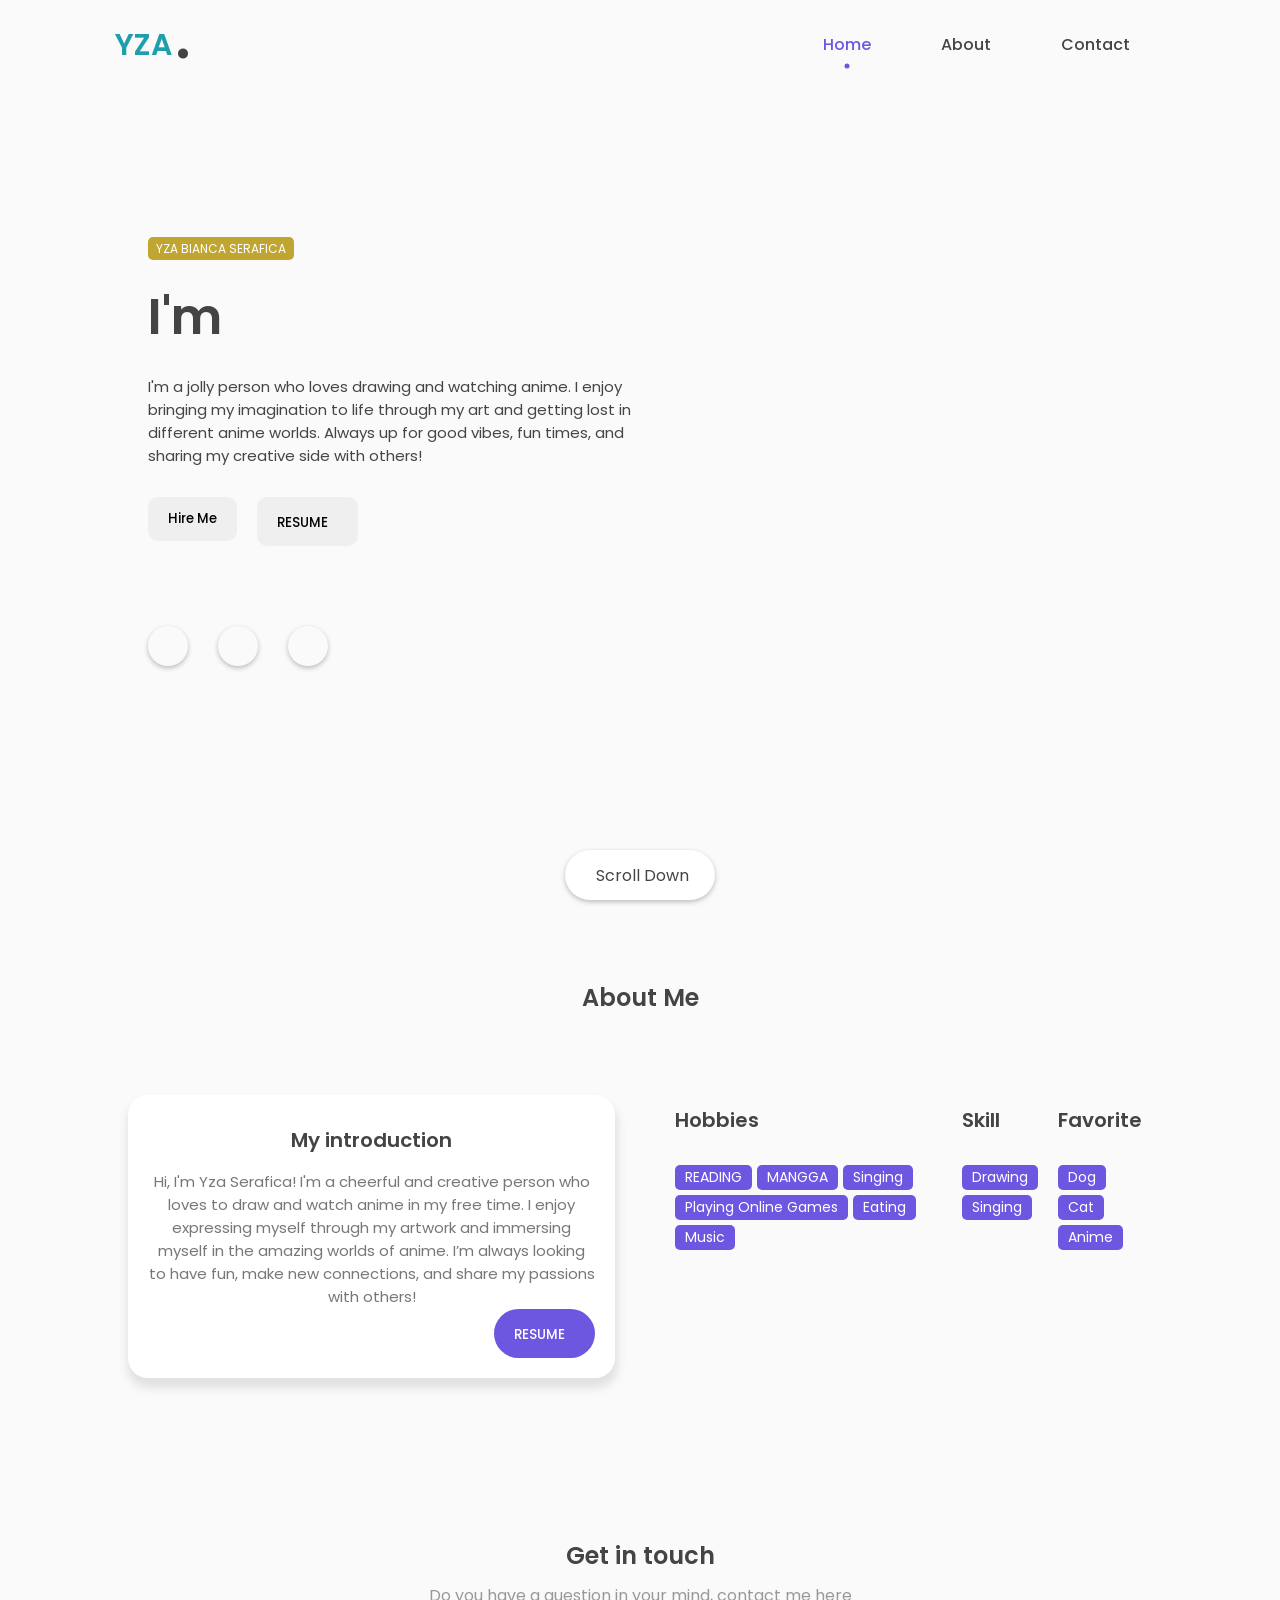
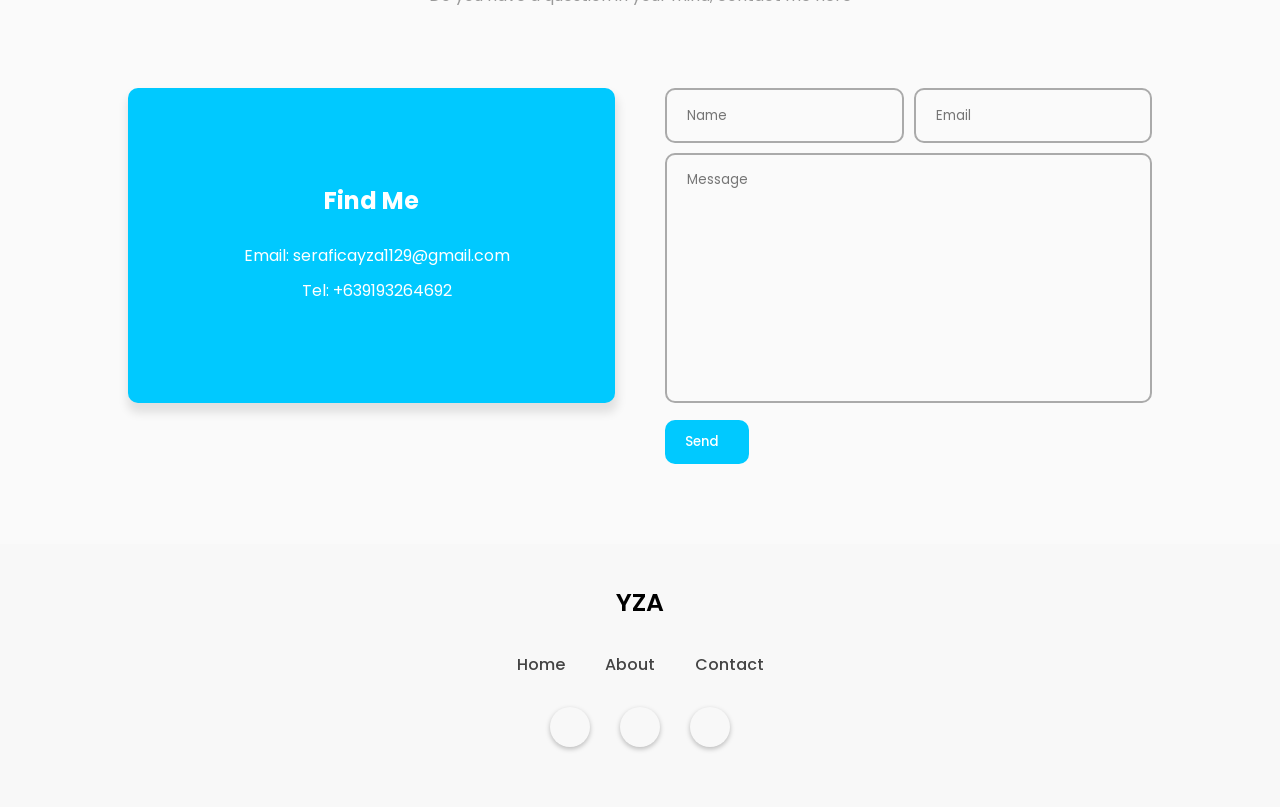
==== index.html @ e4e18649 "Add files via upload" ====
<!DOCTYPE html>
<html lang="en">
<head>
    <meta charset="UTF-8">
    <meta name="viewport" content="width=device-width, initial-scale=1.0">

    <!-- --------- UNICONS ---------- -->
    <link rel="stylesheet" href="https://unicons.iconscout.com/release/v4.0.8/css/line.css">

    <!-- --------- CSS ---------- -->
    <link rel="stylesheet" href="style.css">

    <!-- --------- FAVICON ---------- -->
    <link rel="shortcut icon" href="assets/images/favicon.png" type="image/x-icon">

    <title>Portfolio</title>
</head>
<body>
   <div class="container">
    <!-- --------------- HEADER --------------- -->
      <nav id="header">
        <div class="nav-logo">
            <p class="nav-name">YZA</p>
            <span>.</span>
        </div>
        <div class="nav-menu" id="myNavMenu">
            <ul class="nav_menu_list">
                <li class="nav_list">
                    <a href="#home" class="nav-link active-link">Home</a>
                    <div class="circle"></div>
                </li>
                <li class="nav_list">
                    <a href="#about" class="nav-link">About</a>
                    <div class="circle"></div>
                </li>
                <li class="nav_list">
                    <a href="#contact" class="nav-link">Contact</a>
                    <div class="circle"></div>
                </li>
            </ul>
        </div>
        <div class="nav-menu-btn">
            <i class="uil uil-bars" onclick="myMenuFunction()"></i>
        </div>
      </nav>


    <!-- -------------- MAIN ---------------- -->
    <main class="wrapper">
       <!-- -------------- FEATURED BOX ---------------- -->
       <section class="featured-box" id="home">
          <div class="featured-text">
            <div class="featured-text-card">
                <span>YZA BIANCA SERAFICA</span>
            </div>
            <div class="featured-name">
                <p>I'm <span class="typedText"></span></p>
            </div>
            <div class="featured-text-info">
                <p>I'm a jolly person who loves drawing and watching anime. I enjoy bringing my imagination to life through my art and getting lost in different anime worlds. Always up for good vibes, fun times, and sharing my creative side with others!
                </p>
            </div>
            <div class="featured-text-btn">
                <a href="#contact">
                    <button class="btn blue-btn">Hire Me</button>
                  </a>
                  <a href="https://drive.google.com/file/d/1kwvdzgoNuTWtXC400BasMcUmdAklvqs2/view?usp=sharing" target="_blank">
                    <button class="btn">RESUME <i class="uil uil-file-alt"></i></button>
                  </a>
            </div>
            <div class="social_icons">
                <div class="icon" onclick="window.open('https://www.instagram.com/luvankaaa/', '_blank')" style="cursor: pointer;">
                    <i class="uil uil-instagram"></i>
                  </div>
                  
                  <div class="icon" onclick="window.open('https://www.facebook.com/bianca.serafica.50', '_blank')" style="cursor: pointer;">
                    <i class="uil uil-facebook"></i>
                  </div>
             
                  <div class="icon" onclick="window.open('https://x.com/not_azyy', '_blank')" style="cursor: pointer;">
                    <i class="uil uil-twitter"></i>
                  </div>
                  
            </div>
          </div>
          <div class="featured-image">
            <div class="image">
                <img src="https://raw.githubusercontent.com/Kai2Yoshi/pic/refs/heads/main/ccb05633-1698-4256-9d55-ea3b9aa3dc2c.jpg" alt="avatar">
            </div>
          </div>
          <div class="scroll-icon-box">
            <a href="#about" class="scroll-btn">
                <i class="uil uil-mouse-alt"></i>
                <p>Scroll Down</p>
            </a>
          </div>

       </section>
       <!-- -------------- ABOUT BOX ---------------- -->
       <section class="section" id="about">
          <div class="top-header">
            <h1>About Me</h1>
          </div>
          <div class="row">
            <div class="col">
                <div class="about-info">
                    <h3>My introduction</h3>
                    <p>Hi, I'm Yza Serafica! I'm a cheerful and creative person who loves to draw and watch anime in my free time. I enjoy expressing myself through my artwork and immersing myself in the amazing worlds of anime. I’m always looking to have fun, make new connections, and share my passions with others!
                    </p>
                    <div class="about-btn">
                        <a href="https://drive.google.com/file/d/1kwvdzgoNuTWtXC400BasMcUmdAklvqs2/view?usp=sharing" target="_blank">
                            <button class="btn">RESUME <i class="uil uil-file-alt"></i></button>
                          </a>
                    </div>
                </div>
            </div>
            <div class="col">
                <div class="skills-box">
                    <div class="skills-header">
                        <h3>Hobbies</h3>
                    </div>
                    <div class="skills-list">
                        <span>READING</span>
                        <span>MANGGA</span>
                        <span>Singing</span>
                        <span>Playing Online Games</span>
                        <span>Eating</span>
                        <span>Music</span>
                    </div>
                </div>
                <div class="skills-box">
                    <div class="skills-header">
                        <h3>Skill</h3>
                    </div>
                    <div class="skills-list">
                        <span>Drawing</span>
                        <span>Singing</span>
                    </div>
                </div>
                <div class="skills-box">
                    <div class="skills-header">
                        <h3>Favorite</h3>
                    </div>
                    <div class="skills-list">
                        <span>Dog</span>
                        <span>Cat</span>
                        <span>Anime</span>
                    </div>
                </div>
            </div>
          </div>
       </section>

       <!-- -------------- CONTACT BOX ---------------- -->

       <section class="section" id="contact">
          <div class="top-header">
            <h1>Get in touch</h1>
            <span>Do you have a question in your mind, contact me here</span>
          </div>
          <div class="row">
             <div class="col">
                <div class="contact-info">
                    <h2>Find Me <i class="uil uil-corner-right-down"></i></h2>
                    <p><i class="uil uil-envelope"></i> Email: seraficayza1129@gmail.com</p>
                    <p><i class="uil uil-phone"></i> Tel: +639193264692</p>
                </div>
             </div>
             <div class="col">
                <div class="form-control">
                    <div class="form-inputs">
                        <input type="text" class="input-field" placeholder="Name">
                        <input type="text" class="input-field" placeholder="Email">
                    </div>
                    <div class="text-area">
                        <textarea placeholder="Message"></textarea>
                    </div>
                    <div class="form-button">
                        <button class="btn">Send <i class="uil uil-message"></i></button>
                    </div>
                </div>
             </div>
          </div>
       </section>

    </main>


    <!-- --------------- FOOTER --------------- -->
    <footer>
        <div class="top-footer">
            <p>YZA</p>
        </div>
        <div class="middle-footer">
            <ul class="footer-menu">
                <li class="footer_menu_list">
                    <a href="#home">Home</a>
                </li>
                <li class="footer_menu_list">
                    <a href="#about">About</a>
                </li>
                <li class="footer_menu_list">
                    <a href="#contact">Contact</a>
                </li>
            </ul>
        </div>
        <div class="footer-social-icons">
            <div class="icon" onclick="window.open('https://www.instagram.com/luvankaaa/', '_blank')" style="cursor: pointer;">
                <i class="uil uil-instagram"></i>
              </div>
              
              <div class="icon" onclick="window.open('https://www.facebook.com/bianca.serafica.50', '_blank')" style="cursor: pointer;">
                <i class="uil uil-facebook"></i>
              </div>
         
              <div class="icon" onclick="window.open('https://x.com/not_azyy', '_blank')" style="cursor: pointer;">
                <i class="uil uil-twitter"></i>
              </div>
        </div>
    </footer>

    </div>




    <!-- ----- TYPING JS Link ----- -->
    <script src="https://unpkg.com/typed.js@2.0.16/dist/typed.umd.js"></script>

       <!-- ----- SCROLL REVEAL JS Link----- -->
    <script src="https://unpkg.com/scrollreveal"></script>

    <!-- ----- MAIN JS ----- -->
    <script src="script.js"></script>
</body>
</html>
---- style.css ----
/* ----- POPPINS FONT Link ----- */
@import url('https://fonts.googleapis.com/css2?family=Poppins:wght@400;500;600;700&display=swap');

/* ----- VARIABLES ----- */
:root{
    --body-color: rgb(250, 250, 250);
    --color-white: rgb(255, 255, 255);

    --text-color-second: rgb(68, 68, 68);
    --text-color-third: rgb(30, 159, 171);

    --first-color: rgb(110, 87, 224);
    --first-color-hover: rgb(40, 91, 212);

    --second-color: rgb(0, 201, 255);
    --third-color: rgb(192, 166, 49);
    --first-shadow-color: rgba(0, 0, 0, 0.1);

}

/* ----- BASE ----- */
*{
    margin: 0;
    padding: 0;
    box-sizing: border-box;
    font-family: 'Poppins', sans-serif;
}

/* ----- SMOOTH SCROLL ----- */
html{
    scroll-behavior: smooth;
}

/* ----- CHANGE THE SCROLL BAR DESIGN ----- */
::-webkit-scrollbar{
    width: 10px;
    border-radius: 25px;
}
::-webkit-scrollbar-track{
    background: #f1f1f1;
}
::-webkit-scrollbar-thumb{
    background: #ccc;
    border-radius: 30px;
}
::-webkit-scrollbar-thumb:hover{
    background: #bbb;
}


/* ---##-- REUSABLE CSS --##--- */

/* ----- GLOBAL BUTTON DESIGN ----- */
.btn{
    font-weight: 500;
    padding: 12px 20px;
    background: #efefef;
    border: none;
    border-radius: 10px;
    cursor: pointer;
    transition: .4s;
}
.btn>i{
    margin-left: 10px;
}
.btn:hover{
    background: var(--second-color);
    color: var(--color-white);
}

/* ----- GLOBAL ICONS DESIGN ----- */
i{
    font-size: 16px;
}

/* ------- BASE -------- */
body{
    background: var(--body-color);
}
.container{
    width: 100%;
    position: relative;
}

/* ----- NAVIGATION BAR ----- */
nav{
    position: fixed;
    display: flex;
    justify-content: space-between;
    width: 100%;
    height: 90px;
    line-height: 90px;
    background: var(--body-color);
    padding-inline: 9vw;
    transition: .3s;
    z-index: 100;
}
.nav-logo{
   position: relative;
}
.nav-name{
    font-size: 30px;
    font-weight: 600;
    color: var(--text-color-third);
}
.nav-logo span{
    position: absolute;
    top: -15px;
    right: -20px;
    font-size: 5em;
    color: var(--text-color-second);
}
.nav-menu, .nav_menu_list{
    display: flex;
}
.nav-menu .nav_list{
    list-style: none;
    position: relative;
}
.nav-link{
    text-decoration: none;
    color: var(--text-color-second);
    font-weight: 500;
    padding-inline: 15px;
    margin-inline: 20px;
}
.nav-menu-btn{
    display: none;
}
.nav-menu-btn i{
    font-size: 28px;
    cursor: pointer;
}
.active-link{
    position: relative;
    color: var(--first-color);
    transition: .3;
}
.active-link::after{
    content: '';
    position: absolute;
    left: 50%;
    bottom: -15px;
    transform: translate(-50%, -50%);
    width: 5px;
    height: 5px;
    background: var(--first-color);
    border-radius: 50%;
}


/* ----- WRAPPER DESIGN ----- */
.wrapper{
    padding-inline: 10vw;
}

/* ----- FEATURED BOX ----- */
.featured-box{
    position: relative;
    display: flex;
    height: 100vh;
    min-height: 700px;
}

/* ----- FEATURED TEXT BOX ----- */
.featured-text{
    position: relative;
    display: flex;
    justify-content: center;
    align-content: center;
    min-height: 80vh;
    flex-direction: column;
    width: 50%;
    padding-left: 20px;
}
.featured-text-card span{
    background: var(--third-color);
    color: var(--color-white);
    padding: 3px 8px;
    font-size: 12px;
    border-radius: 5px;
}
.featured-name{
    font-size: 50px;
    font-weight: 600;
    color: var(--text-color-second);
    margin-block: 20px;
}
.typedText{
    text-transform: capitalize;
    color: var(--text-color-third);
}
.featured-text-info{
    font-size: 15px;
    margin-bottom: 30px;
    color: var(--text-color-second);
}
.featured-text-btn{
    display: flex;
    gap: 20px;
}
.featured-text-btn>.blue-btn{
    background: var(--first-color);
    color: var(--color-white);
}
.featured-text-btn>.blue-btn:hover{
    background: var(--first-color-hover);
}
.social_icons{
    display: flex;
    margin-top: 5em;
    gap: 30px;
}
.icon{
    display: flex;
    justify-content: center;
    align-items: center;
    width: 40px;
    height: 40px;
    border-radius: 50%;
    box-shadow: 0px 2px 5px 0px rgba(0, 0, 0, 0.25);
    cursor: pointer;
}
.icon:hover{
    color: var(--first-color);
}

/* ----- FEATURED IMAGE BOX ----- */
.featured-image{
    display: flex;
    justify-content: right;
    align-content: center;
    min-height: 80vh;
    width: 50%;
}
.image{
    margin: auto 0;
    width: 380px;
    height: 380px;
    border-radius: 55% 45% 55% 45%;
    overflow: hidden;
    animation: imgFloat 7s ease-in-out infinite;
}
.image img{
    width: 380px;
    height: 380px;
    object-fit: cover;
}
@keyframes imgFloat {
    50%{
        transform: translateY(10px);
        border-radius: 45% 55% 45% 55%;
    }
}
.scroll-btn{
   position: absolute;
   bottom: 0;
   left: 50%;
   translate: -50%;
   display: flex;
   justify-content: center;
   align-items: center;
   width: 150px;
   height: 50px;
   gap: 5px;
   text-decoration: none;
   color: var(--text-color-second);
   background: var(--color-white);
   border-radius: 30px;
   box-shadow: 0 2px 5px 0 rgba(0, 0, 0, 0.25);
}
.scroll-btn i{
    font-size: 20px;
}

/* ----- MAIN BOX ----- */
.section{
    padding-block: 5em;
}
.row{
    display: flex;
    justify-content: space-between;
    width: 100%;
    gap: 50px;
}
.col{
    display: flex;
    width: 50%;
}

/* -- ## --- RESUABLE CSS -- ## -- */
.top-header{
    text-align: center;
    margin-bottom: 5em;
}
.top-header h1{
    font-weight: 600;
    color: var(--text-color-second);
    margin-bottom: 10px;
}
.top-header span{
    color: #999;
}
h3{
    font-size: 20px;
    font-weight: 600;
    color: var(--text-color-second);
    margin-bottom: 15px;
}

/* ----- ABOUT INFO ----- */
.about-info{
    position: relative;
    display: flex;
    align-items: center;
    flex-direction: column;
    padding-block: 30px 70px;
    padding-inline: 20px;
    width: 100%;
    background: var(--color-white);
    box-shadow: 1px 8px 10px 2px var(--first-shadow-color);
    border-radius: 20px;
}
.about-info p{
    text-align: center;
    font-size: 15px;
    color: #777;
}
.about-btn button{
    position: absolute;
    right: 20px;
    bottom: 20px;
    background: var(--first-color);
    color: var(--color-white);
    border-radius: 30px;
}
.about-btn button:hover{
    background: var(--first-color-hover);
}

/* ----- ABOUT / SKILLS BOX ----- */
.skills-box{
    margin: 10px;
}
.skills-header{
    margin-bottom: 30px;
}
.skills-list{
    display: flex;
    flex-wrap: wrap;
    gap: 5px;
}
.skills-list span{
    font-size: 14px;
    background: var(--first-color);
    color: var(--color-white);
    padding: 2px 10px;
    border-radius: 5px;
}

/* ----- PROJECTS BOX ----- */
.project-container{
    display: flex;
    width: 100%;
    justify-content: space-between;
    gap: 20px;
    flex-wrap: wrap;
}
.project-box{
    position: relative;
    display: flex;
    justify-content: center;
    align-items: center;
    flex-direction: column;
    width: 30%;
    height: 250px;
    background: var(--color-white);
    border-radius: 20px;
    box-shadow: 1px 8px 10px 2px var(--first-shadow-color);
    overflow: hidden;
}
.project-box>i{
    font-size: 50px;
    color: #00B5E7;
    margin-bottom: 25px;
}
.project-box label{
    font-size: 15px;
    color: #777;
}
.project-box::after, .contact-info::after{
    content: "";
    position: absolute;
    bottom: -100%;
    background: var(--second-color);
    width: 100%;
    height: 100%;
    transition: .4s;
    z-index: 1;
}
.project-box:hover.project-box::after,
.contact-info:hover.contact-info::after{
    bottom: 0;
}
.project-box:hover.project-box i,
.project-box:hover.project-box>h3,
.project-box:hover.project-box>label{
    color: var(--color-white);
    z-index: 2;
}

/* ----- CONTACT BOX ----- */
.contact-info{
    position: relative;
    display: flex;
    flex-direction: column;
    justify-content: center;
    align-items: center;
    padding: 20px 30px;
    width: 100%;
    height: 315px;
    background: var(--second-color);
    border-radius: 10px;
    box-shadow: 1px 8px 10px 2px var(--first-shadow-color);
    overflow: hidden;
}
.contact-info>h2{
    color: var(--color-white);
    margin-bottom: 20px;
}
.contact-info>p{
    display: flex;
    align-items: center;
    gap: 10px;
    color: var(--color-white);
    margin-block: 5px;
}
.contact-info p>i{
    font-size: 18px;
}
.contact-info::after{
    background: var(--color-white);
}
.contact-info:hover.contact-info h2,
.contact-info:hover.contact-info p,
.contact-info:hover.contact-info i{
    color: #777;
    z-index: 2;
}

/* ----- CONTACT FORM ----- */
.form-control{
    display: flex;
    flex-direction: column;
    gap: 10px;
    width: 100%;
}
.form-inputs{
    display: flex;
    gap: 10px;
    width: 100%;
}
.input-field{
    width: 50%;
    height: 55px;
    background: transparent;
    border: 2px solid #AAA;
    border-radius: 10px;
    padding-inline: 20px;
    outline: none;
}
textarea{
    width: 100%;
    height: 250px;
    background: transparent;
    border: 2px solid #AAA;
    border-radius: 10px;
    padding: 15px 20px;
    outline: none;
    resize: none;
}
.form-button>.btn{
    display: flex;
    align-items: center;
    justify-content: center;
    background: var(--second-color);
    color: var(--color-white);
}
.form-button>.btn:hover{
    background: #00B5E7;
}
.form-button i{
    font-size: 18px;
    rotate: -45deg;
}

/* ----- FOOTER BOX ----- */
footer{
    display: flex;
    justify-content: center;
    align-items: center;
    flex-direction: column;
    row-gap: 30px;
    background: #F8F8F8;
    padding-block: 40px 60px;
}
.top-footer p{
    font-size: 25px;
    font-weight: 600;
}
.middle-footer .footer-menu{
    display: flex;
}
.footer_menu_list{
    list-style: none;
}
.footer_menu_list a{
    text-decoration: none;
    color: var(--text-color-second);
    font-weight: 500;
    margin-inline: 20px;
}
.footer-social-icons{
    display: flex;
    gap: 30px;   
}
.bottom-footer{
    font-size: 14px;
    margin-top: 10px;
}


/* ----- MEDIA QUERY == 1024px / RESPONSIVE ----- */
@media only screen and (max-width: 1024px){
    .featured-text{
        padding: 0;
    }
    .image, .image img{
        width: 320px;
        height: 320px;
    }
}

/* ----- MEDIA QUERY == 900px / RESPONSIVE ----- */
@media only screen and (max-width: 900px) {
    .nav-button{
        display: none;
    }
    .nav-menu.responsive{
        left: 0;
    }
    .nav-menu{
        position: fixed;
        top: 80px;
        left: -100%;
        flex-direction: column;
        justify-content: center;
        align-items: center;
        background: rgba(255, 255, 255, 0.7);
        backdrop-filter: blur(20px);
        width: 100%;
        min-height: 450px;
        height: 90vh;
        transition: .3s;
    }
    .nav_menu_list{
        flex-direction: column;
    }
    .nav-menu-btn{
        display: flex;
        align-items: center;
        justify-content: center;
    }
    .featured-box{
        flex-direction: column;
        justify-content: center;
        height: 100vh;
    }
    .featured-text{
        width: 100%;
        order: 2;
        justify-content: center;
        align-content: flex-start;
        min-height: 60vh;
    }
    .social_icons{
        margin-top: 2em;
    }
    .featured-image{
        order: 1;
        justify-content: center;
        min-height: 150px;
        width: 100%;
        margin-top: 65px;
    }
    .image, .image img{
        width: 150px;
        height: 150px;
    }
    .row{
        display: flex;
        flex-direction: column;
        justify-content: center;
        gap: 50px;
    }
    .col{
        display: flex;
        justify-content: center;
        width: 100%;
    }
    .about-info, .contact-info{
        width: 100%;
    }
    .project-container{
        justify-content: center;
    }
    .project-box{
        width: 80%;
    }

}

/* ----- MEDIA QUERY == 540px / RESPONSIVE ----- */

@media only screen and (max-width: 540px){
    .featured-name{
        font-size: 40px;
    }
    .project-box{
        width: 100%;
    }
    .form-inputs{
        flex-direction: column;
    }
    .input-field{
        width: 100%;
    }
}
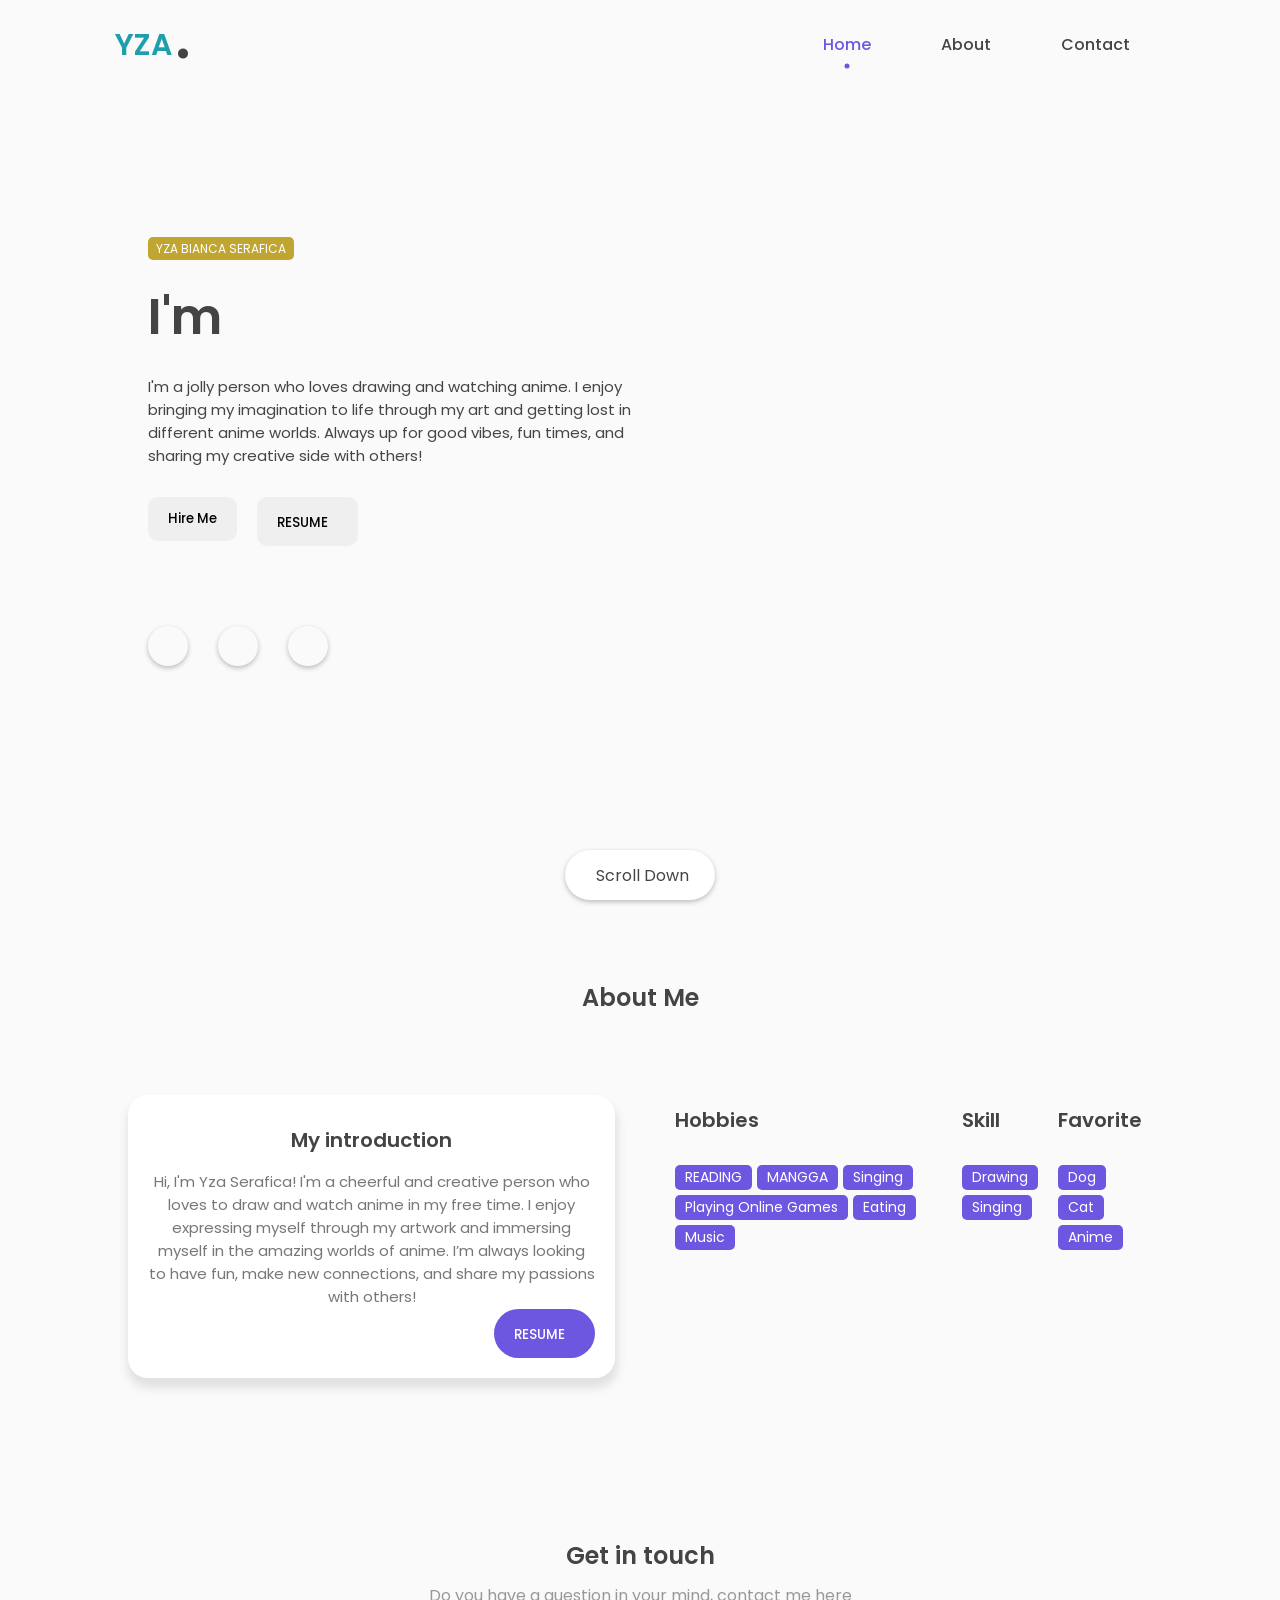
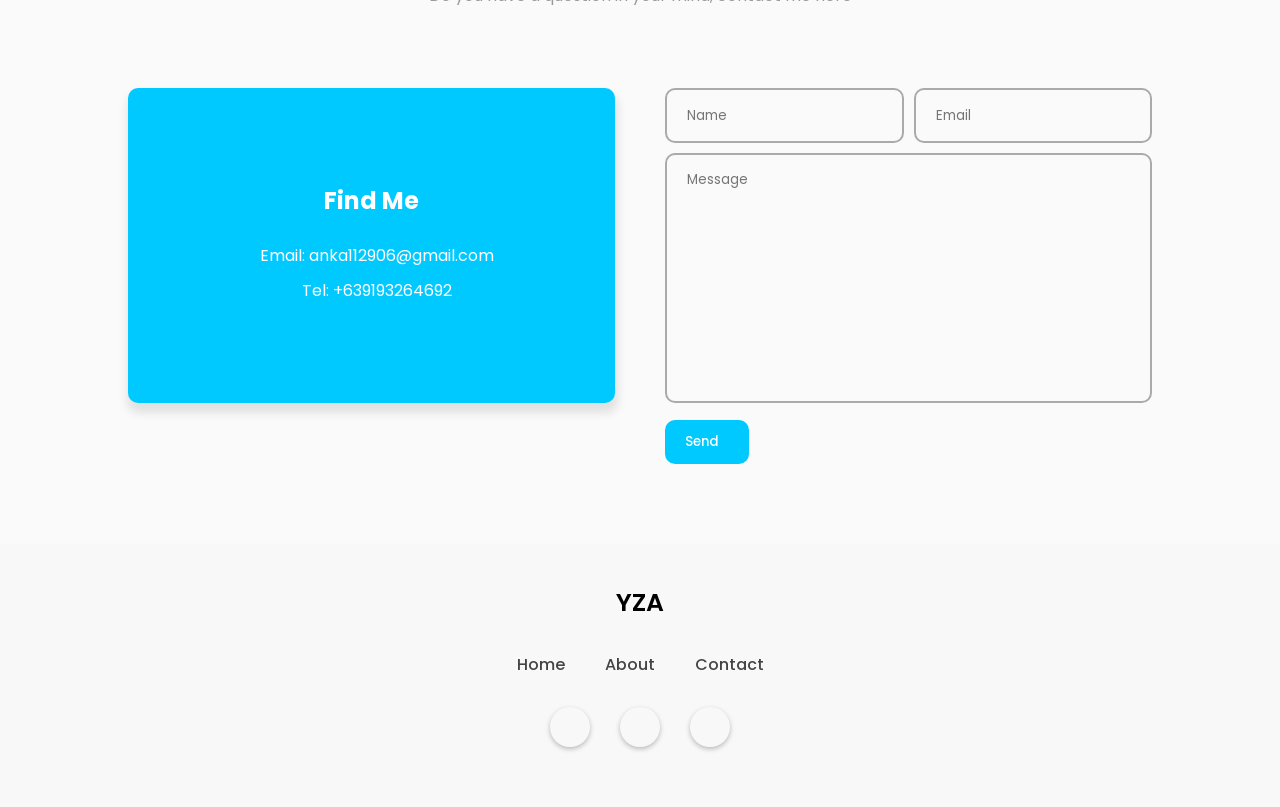
==== commit 3d23c8d5: "index.html" ====
--- a/index.html
+++ b/index.html
@@ -153,35 +153,38 @@
 
        <!-- -------------- CONTACT BOX ---------------- -->
 
-       <section class="section" id="contact">
-          <div class="top-header">
-            <h1>Get in touch</h1>
-            <span>Do you have a question in your mind, contact me here</span>
-          </div>
-          <div class="row">
-             <div class="col">
-                <div class="contact-info">
-                    <h2>Find Me <i class="uil uil-corner-right-down"></i></h2>
-                    <p><i class="uil uil-envelope"></i> Email: seraficayza1129@gmail.com</p>
-                    <p><i class="uil uil-phone"></i> Tel: +639193264692</p>
-                </div>
-             </div>
-             <div class="col">
-                <div class="form-control">
-                    <div class="form-inputs">
-                        <input type="text" class="input-field" placeholder="Name">
-                        <input type="text" class="input-field" placeholder="Email">
-                    </div>
-                    <div class="text-area">
-                        <textarea placeholder="Message"></textarea>
-                    </div>
-                    <div class="form-button">
-                        <button class="btn">Send <i class="uil uil-message"></i></button>
-                    </div>
-                </div>
-             </div>
-          </div>
-       </section>
+      <section class="section" id="contact">
+        <div class="top-header">
+          <h1>Get in touch</h1>
+          <span>Do you have a question in your mind, contact me here</span>
+        </div>
+        <div class="row">
+          <div class="col">
+            <div class="contact-info">
+              <h2>Find Me <i class="uil uil-corner-right-down"></i></h2>
+              <p><i class="uil uil-envelope"></i> Email: anka112906@gmail.com</p>
+              <p><i class="uil uil-phone"></i> Tel: +639193264692</p>
+            </div>
+          </div>
+          <div class="col">
+            <form action="https://api.web3forms.com/submit" method="POST">
+              <input type="hidden" name="access_key" value="dd4e1efe-3c0d-4cc7-bb0e-05cfa5dd85c1">
+              <div class="form-control">
+                <div class="form-inputs">
+                  <input type="text" class="input-field" placeholder="Name" name="name" required>
+                  <input type="email" class="input-field" placeholder="Email" name="email" required>
+                </div>
+                <div class="text-area">
+                  <textarea placeholder="Message" name="message" required></textarea>
+                </div>
+                <div class="form-button">
+                  <button type="submit" class="btn">Send <i class="uil uil-message"></i></button>
+                </div>
+              </div>
+            </form>
+          </div>
+        </div>
+      </section>
 
     </main>
 
@@ -233,4 +236,4 @@
     <!-- ----- MAIN JS ----- -->
     <script src="script.js"></script>
 </body>
-</html>+</html>
